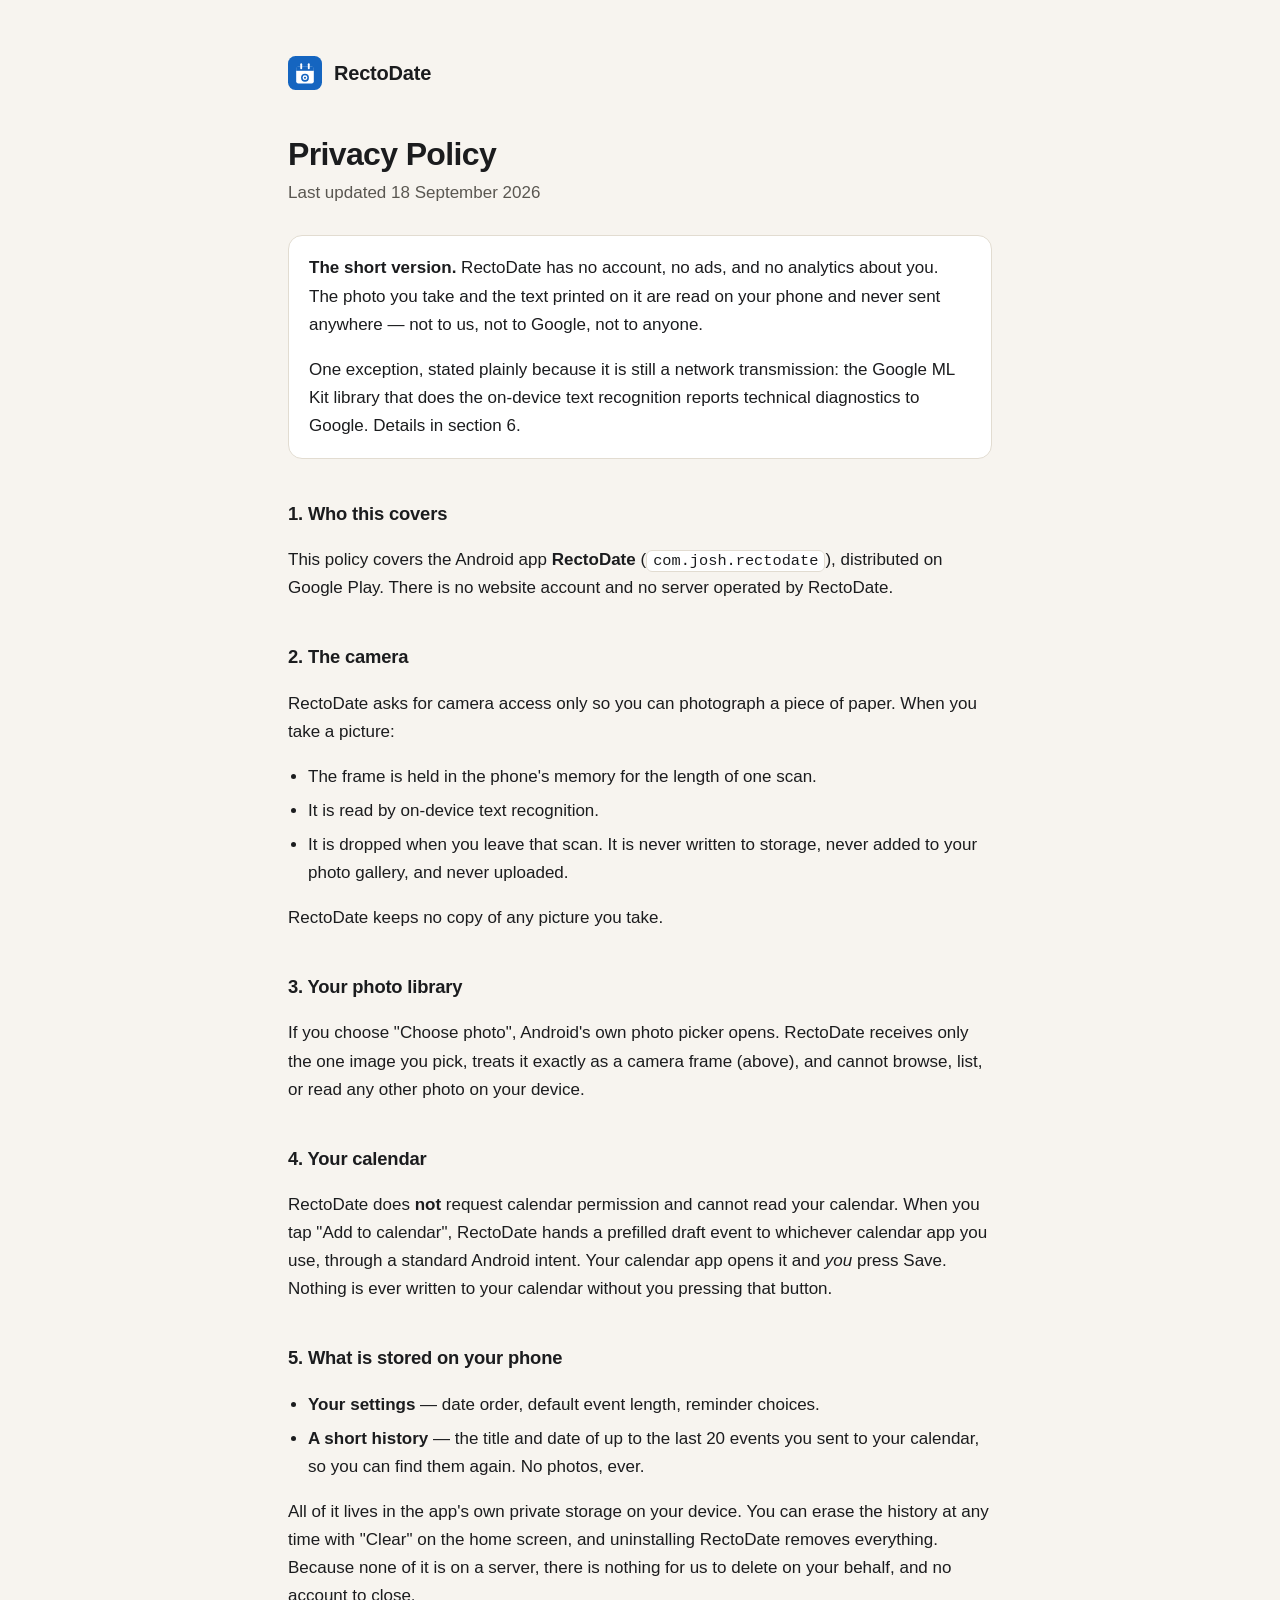
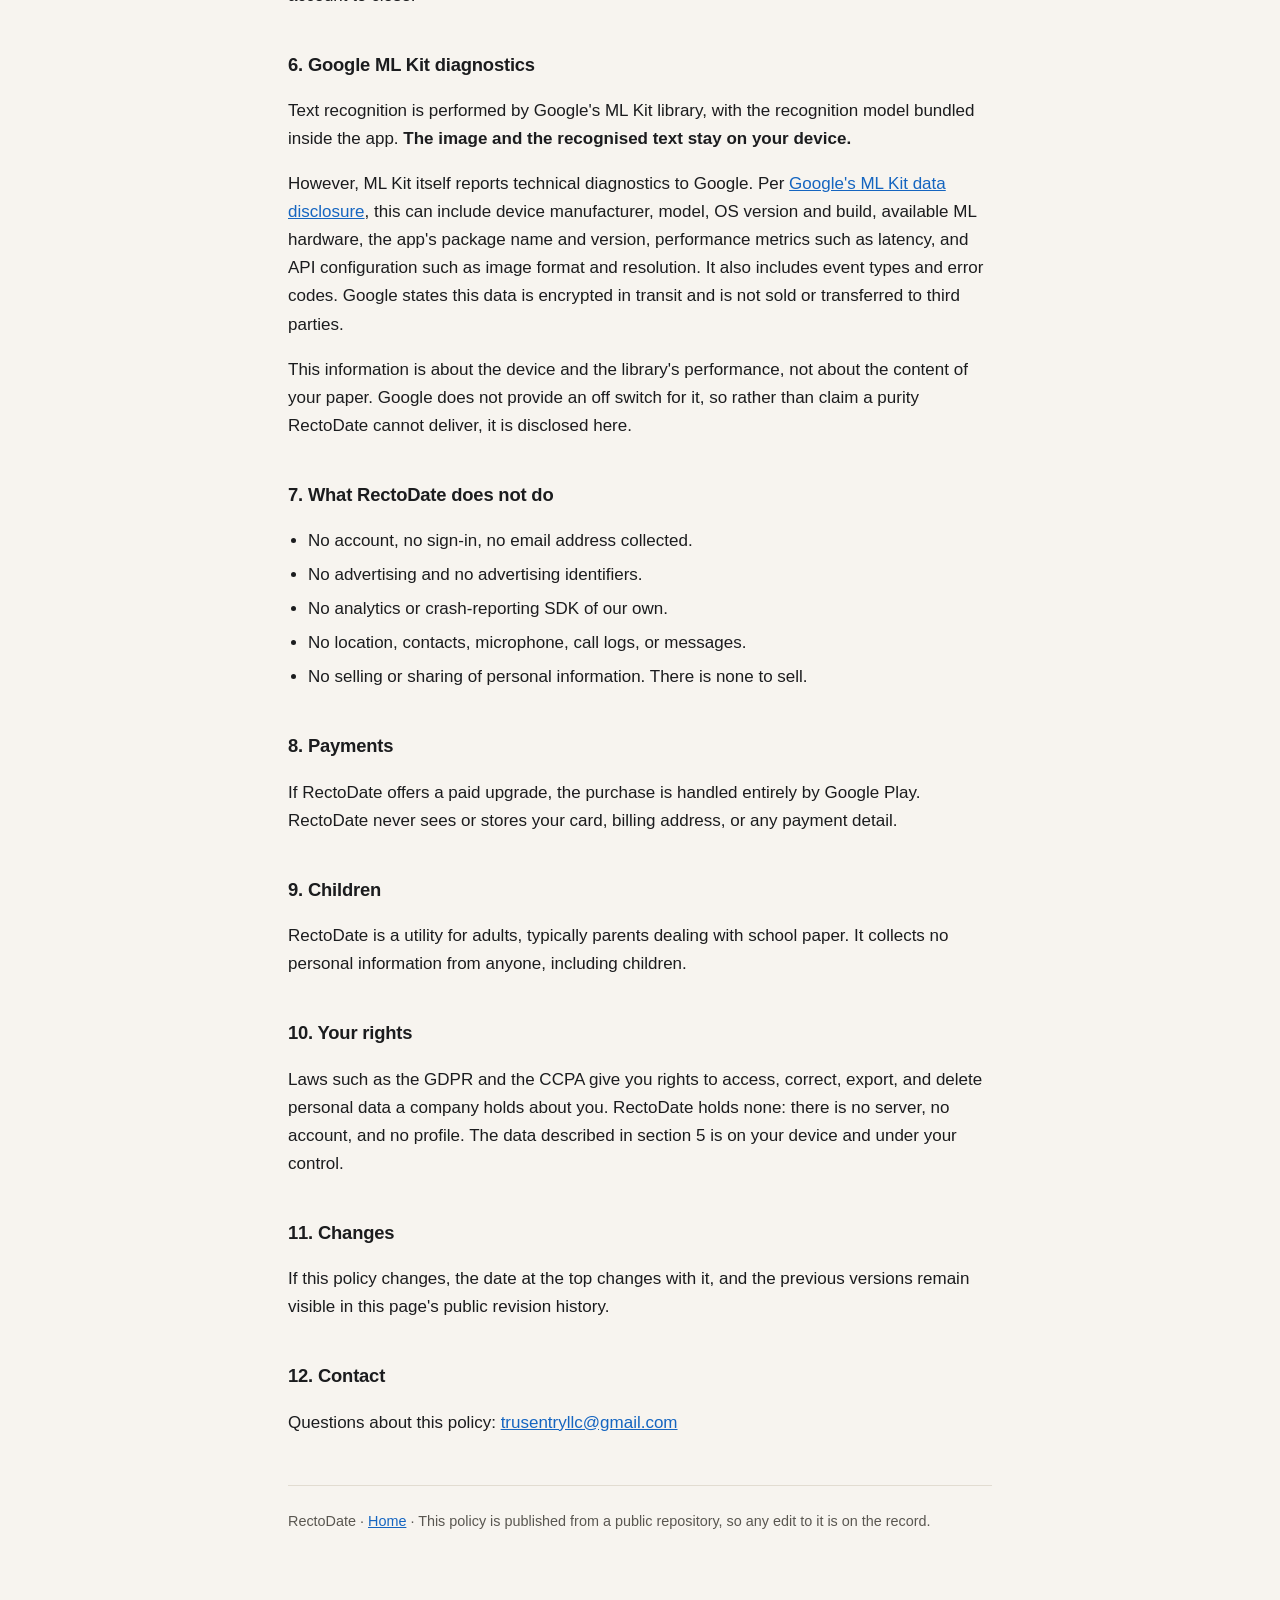
==== privacy.html @ b3b445ae "Add privacy policy, support page and stylesheet" ====
<!doctype html>
<html lang="en">
<head>
<meta charset="utf-8">
<meta name="viewport" content="width=device-width, initial-scale=1">
<title>Privacy Policy — RectoDate</title>
<meta name="description" content="RectoDate's privacy policy. Your photo and the text on it never leave your phone.">
<link rel="stylesheet" href="style.css">
</head>
<body>
<div class="wrap">

<header>
  <a class="mark" href="./">
    <svg width="34" height="34" viewBox="0 0 108 108" aria-hidden="true">
      <rect width="108" height="108" rx="24" fill="#1565C0"/>
      <rect x="26" y="33" width="56" height="54" rx="7" fill="#fff"/>
      <rect x="26" y="33" width="56" height="14" fill="#1565C0"/>
      <rect x="39" y="23" width="6" height="19" rx="3" fill="#fff"/>
      <rect x="63" y="23" width="6" height="19" rx="3" fill="#fff"/>
      <circle cx="54" cy="69" r="12.5" fill="#1565C0"/>
      <circle cx="54" cy="69" r="7.6" fill="#fff"/>
      <circle cx="54" cy="69" r="3.4" fill="#1565C0"/>
    </svg>
    <b>RectoDate</b>
  </a>
</header>

<h1>Privacy Policy</h1>
<p class="sub">Last updated 18 September 2026</p>

<div class="lede">
  <p><strong>The short version.</strong> RectoDate has no account, no ads, and no analytics about
  you. The photo you take and the text printed on it are read on your phone and never sent
  anywhere — not to us, not to Google, not to anyone.</p>
  <p>One exception, stated plainly because it is still a network transmission: the Google ML Kit
  library that does the on-device text recognition reports technical diagnostics to Google.
  Details in section 6.</p>
</div>

<h2>1. Who this covers</h2>
<p>This policy covers the Android app <strong>RectoDate</strong>
(<code>com.josh.rectodate</code>), distributed on Google Play. There is no website account and no
server operated by RectoDate.</p>

<h2>2. The camera</h2>
<p>RectoDate asks for camera access only so you can photograph a piece of paper. When you take a
picture:</p>
<ul>
  <li>The frame is held in the phone's memory for the length of one scan.</li>
  <li>It is read by on-device text recognition.</li>
  <li>It is dropped when you leave that scan. It is never written to storage, never added to your
      photo gallery, and never uploaded.</li>
</ul>
<p>RectoDate keeps no copy of any picture you take.</p>

<h2>3. Your photo library</h2>
<p>If you choose "Choose photo", Android's own photo picker opens. RectoDate receives only the one
image you pick, treats it exactly as a camera frame (above), and cannot browse, list, or read any
other photo on your device.</p>

<h2>4. Your calendar</h2>
<p>RectoDate does <strong>not</strong> request calendar permission and cannot read your calendar.
When you tap "Add to calendar", RectoDate hands a prefilled draft event to whichever calendar app
you use, through a standard Android intent. Your calendar app opens it and <em>you</em> press Save.
Nothing is ever written to your calendar without you pressing that button.</p>

<h2>5. What is stored on your phone</h2>
<ul>
  <li><strong>Your settings</strong> — date order, default event length, reminder choices.</li>
  <li><strong>A short history</strong> — the title and date of up to the last 20 events you sent to
      your calendar, so you can find them again. No photos, ever.</li>
</ul>
<p>All of it lives in the app's own private storage on your device. You can erase the history at
any time with "Clear" on the home screen, and uninstalling RectoDate removes everything. Because
none of it is on a server, there is nothing for us to delete on your behalf, and no account to
close.</p>

<h2>6. Google ML Kit diagnostics</h2>
<p>Text recognition is performed by Google's ML Kit library, with the recognition model bundled
inside the app. <strong>The image and the recognised text stay on your device.</strong></p>
<p>However, ML Kit itself reports technical diagnostics to Google. Per
<a href="https://developers.google.com/ml-kit/android-data-disclosure">Google's ML Kit data
disclosure</a>, this can include device manufacturer, model, OS version and build, available ML
hardware, the app's package name and version, performance metrics such as latency, and API
configuration such as image format and resolution. It also includes event types and error codes.
Google states this data is encrypted in transit and is not sold or transferred to third parties.</p>
<p>This information is about the device and the library's performance, not about the content of
your paper. Google does not provide an off switch for it, so rather than claim a purity RectoDate
cannot deliver, it is disclosed here.</p>

<h2>7. What RectoDate does not do</h2>
<ul>
  <li>No account, no sign-in, no email address collected.</li>
  <li>No advertising and no advertising identifiers.</li>
  <li>No analytics or crash-reporting SDK of our own.</li>
  <li>No location, contacts, microphone, call logs, or messages.</li>
  <li>No selling or sharing of personal information. There is none to sell.</li>
</ul>

<h2>8. Payments</h2>
<p>If RectoDate offers a paid upgrade, the purchase is handled entirely by Google Play. RectoDate
never sees or stores your card, billing address, or any payment detail.</p>

<h2>9. Children</h2>
<p>RectoDate is a utility for adults, typically parents dealing with school paper. It collects no
personal information from anyone, including children.</p>

<h2>10. Your rights</h2>
<p>Laws such as the GDPR and the CCPA give you rights to access, correct, export, and delete
personal data a company holds about you. RectoDate holds none: there is no server, no account, and
no profile. The data described in section 5 is on your device and under your control.</p>

<h2>11. Changes</h2>
<p>If this policy changes, the date at the top changes with it, and the previous versions remain
visible in this page's public revision history.</p>

<h2>12. Contact</h2>
<p>Questions about this policy: <a href="mailto:trusentryllc@gmail.com">trusentryllc@gmail.com</a></p>

<hr>
<footer>
  <p>RectoDate · <a href="./">Home</a> · This policy is published from a public repository, so any
  edit to it is on the record.</p>
</footer>

</div>
</body>
</html>
---- style.css ----
:root {
  --paper: #F7F4EF;
  --ink: #1B1C1E;
  --muted: #5A5751;
  --blue: #1565C0;
  --rule: #E2DCD1;
  --card: #FFFFFF;
}
@media (prefers-color-scheme: dark) {
  :root {
    --paper: #111315;
    --ink: #E3E2E0;
    --muted: #A9ADB1;
    --blue: #9FC6FF;
    --rule: #2C2F33;
    --card: #191C1F;
  }
}
* { box-sizing: border-box; }
html { -webkit-text-size-adjust: 100%; }
body {
  margin: 0;
  padding: 0 16px 96px;
  background: var(--paper);
  color: var(--ink);
  font: 17px/1.65 -apple-system, BlinkMacSystemFont, "Segoe UI", Roboto, Helvetica, Arial, sans-serif;
}
.wrap { max-width: 44rem; margin: 0 auto; }
header { padding: 56px 0 8px; }
.mark {
  display: inline-flex; align-items: center; gap: 12px;
  text-decoration: none; color: inherit;
}
.mark svg { display: block; }
.mark b { font-size: 1.25rem; letter-spacing: -0.01em; }
h1 { font-size: 2rem; line-height: 1.2; letter-spacing: -0.02em; margin: 28px 0 6px; }
h2 { font-size: 1.15rem; margin: 40px 0 8px; letter-spacing: -0.01em; }
.sub { color: var(--muted); margin: 0 0 8px; }
.lede {
  background: var(--card);
  border: 1px solid var(--rule);
  border-radius: 14px;
  padding: 18px 20px;
  margin: 28px 0;
}
.lede p:first-child { margin-top: 0; }
.lede p:last-child { margin-bottom: 0; }
ul { padding-left: 1.25rem; }
li { margin: 6px 0; }
a { color: var(--blue); }
hr { border: 0; border-top: 1px solid var(--rule); margin: 48px 0 24px; }
footer { color: var(--muted); font-size: 0.9rem; }
code {
  background: var(--card); border: 1px solid var(--rule);
  border-radius: 6px; padding: 1px 6px; font-size: 0.9em;
}
.note { color: var(--muted); font-size: 0.95rem; }
.cta {
  display: inline-block; text-decoration: none;
  background: var(--blue); color: var(--paper);
  padding: 12px 20px; border-radius: 999px; font-weight: 600;
  margin-top: 8px;
}
@media (prefers-color-scheme: dark) { .cta { color: #06182C; } }
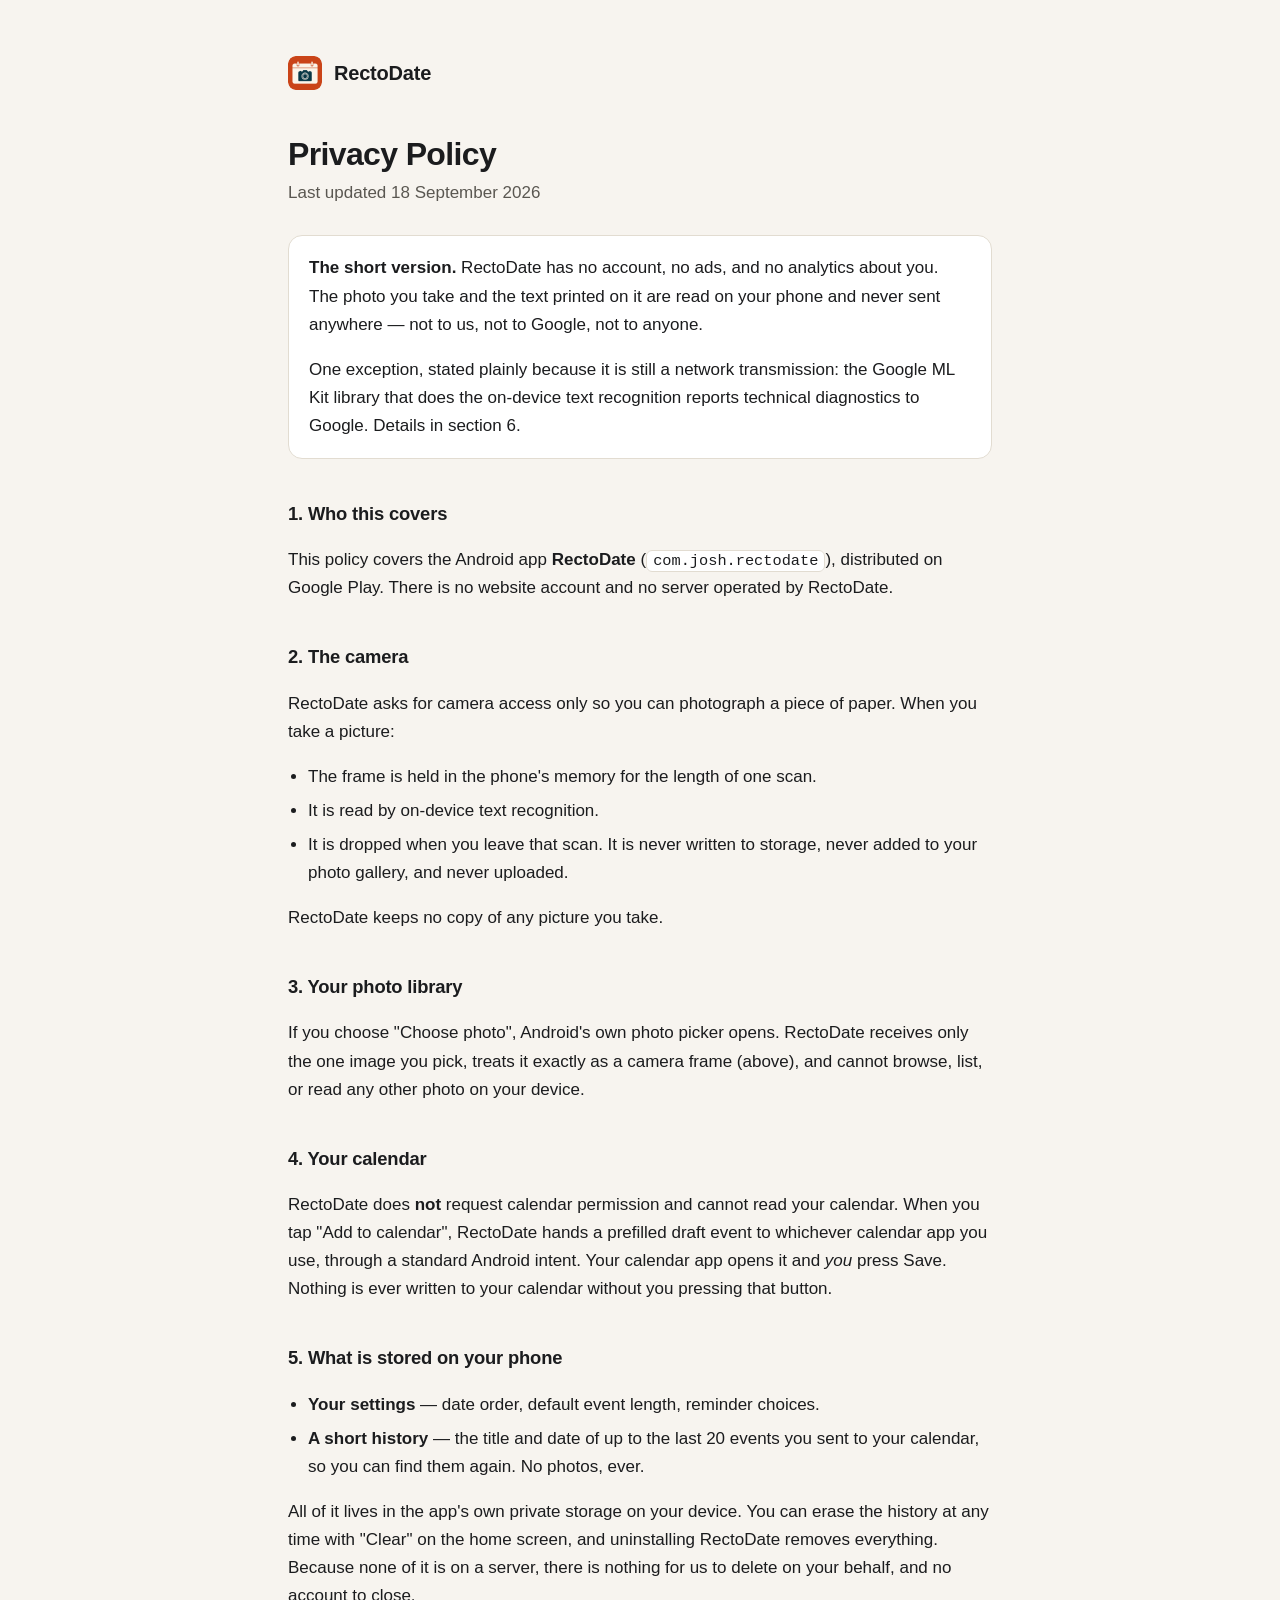
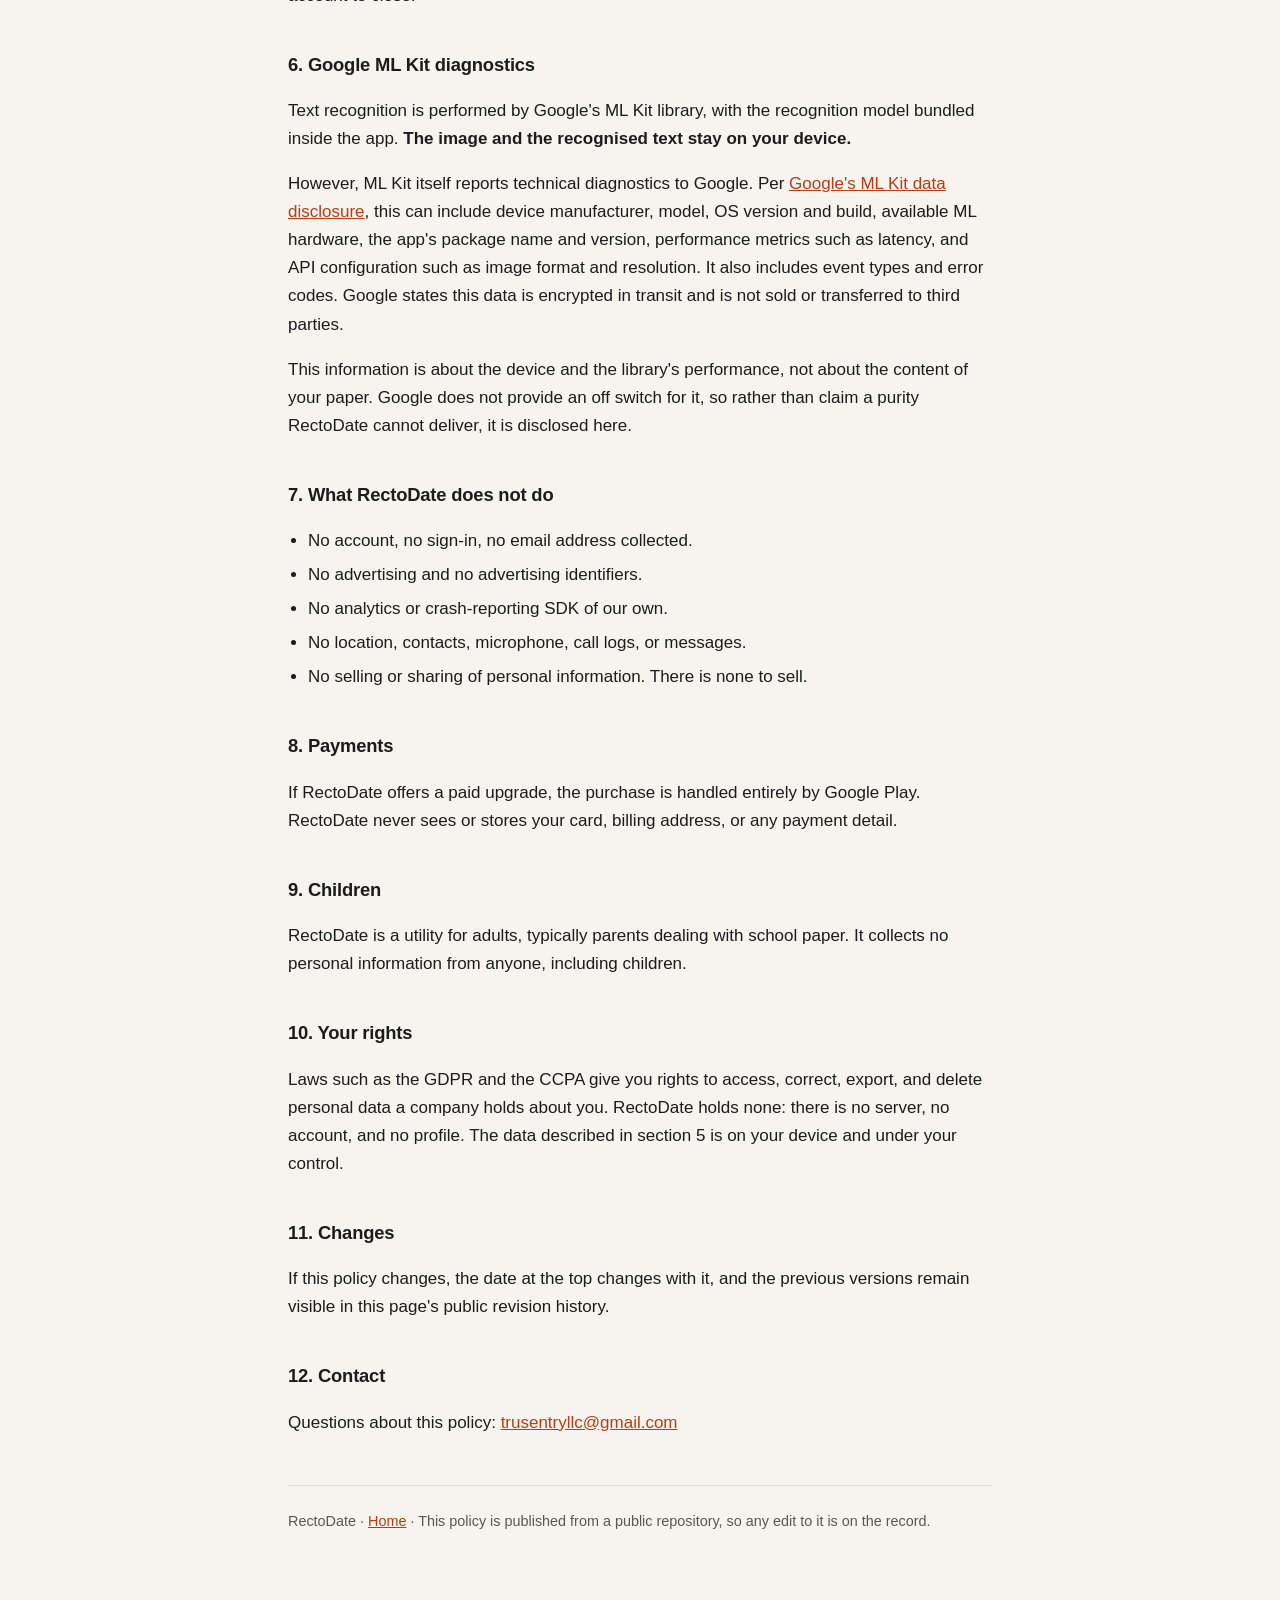
==== commit 8407851d: "Rebrand site to the orange app icon" ====
--- a/privacy.html
+++ b/privacy.html
@@ -5,6 +5,7 @@
 <meta name="viewport" content="width=device-width, initial-scale=1">
 <title>Privacy Policy — RectoDate</title>
 <meta name="description" content="RectoDate's privacy policy. Your photo and the text on it never leave your phone.">
+<link rel="icon" href="favicon.png" type="image/png">
 <link rel="stylesheet" href="style.css">
 </head>
 <body>
@@ -12,16 +13,7 @@
 
 <header>
   <a class="mark" href="./">
-    <svg width="34" height="34" viewBox="0 0 108 108" aria-hidden="true">
-      <rect width="108" height="108" rx="24" fill="#1565C0"/>
-      <rect x="26" y="33" width="56" height="54" rx="7" fill="#fff"/>
-      <rect x="26" y="33" width="56" height="14" fill="#1565C0"/>
-      <rect x="39" y="23" width="6" height="19" rx="3" fill="#fff"/>
-      <rect x="63" y="23" width="6" height="19" rx="3" fill="#fff"/>
-      <circle cx="54" cy="69" r="12.5" fill="#1565C0"/>
-      <circle cx="54" cy="69" r="7.6" fill="#fff"/>
-      <circle cx="54" cy="69" r="3.4" fill="#1565C0"/>
-    </svg>
+    <img src="icon.png" alt="" width="34" height="34">
     <b>RectoDate</b>
   </a>
 </header>
--- a/style.css
+++ b/style.css
@@ -2,7 +2,8 @@
   --paper: #F7F4EF;
   --ink: #1B1C1E;
   --muted: #5A5751;
-  --blue: #1565C0;
+  --accent: #B83D12;        /* the icon's orange, darkened for text contrast */
+  --accent-solid: #CA4418;  /* the icon's orange, for solid fills */
   --rule: #E2DCD1;
   --card: #FFFFFF;
 }
@@ -11,7 +12,8 @@
     --paper: #111315;
     --ink: #E3E2E0;
     --muted: #A9ADB1;
-    --blue: #9FC6FF;
+    --accent: #FF9A6E;
+    --accent-solid: #CA4418;
     --rule: #2C2F33;
     --card: #191C1F;
   }
@@ -31,7 +33,7 @@
   display: inline-flex; align-items: center; gap: 12px;
   text-decoration: none; color: inherit;
 }
-.mark svg { display: block; }
+.mark img { display: block; width: 34px; height: 34px; border-radius: 8px; }
 .mark b { font-size: 1.25rem; letter-spacing: -0.01em; }
 h1 { font-size: 2rem; line-height: 1.2; letter-spacing: -0.02em; margin: 28px 0 6px; }
 h2 { font-size: 1.15rem; margin: 40px 0 8px; letter-spacing: -0.01em; }
@@ -47,7 +49,7 @@
 .lede p:last-child { margin-bottom: 0; }
 ul { padding-left: 1.25rem; }
 li { margin: 6px 0; }
-a { color: var(--blue); }
+a { color: var(--accent); }
 hr { border: 0; border-top: 1px solid var(--rule); margin: 48px 0 24px; }
 footer { color: var(--muted); font-size: 0.9rem; }
 code {
@@ -57,8 +59,8 @@
 .note { color: var(--muted); font-size: 0.95rem; }
 .cta {
   display: inline-block; text-decoration: none;
-  background: var(--blue); color: var(--paper);
+  background: var(--accent-solid); color: #FBF7EB;
   padding: 12px 20px; border-radius: 999px; font-weight: 600;
   margin-top: 8px;
 }
-@media (prefers-color-scheme: dark) { .cta { color: #06182C; } }
+@media (prefers-color-scheme: dark) { .cta { color: #FBF7EB; } }
